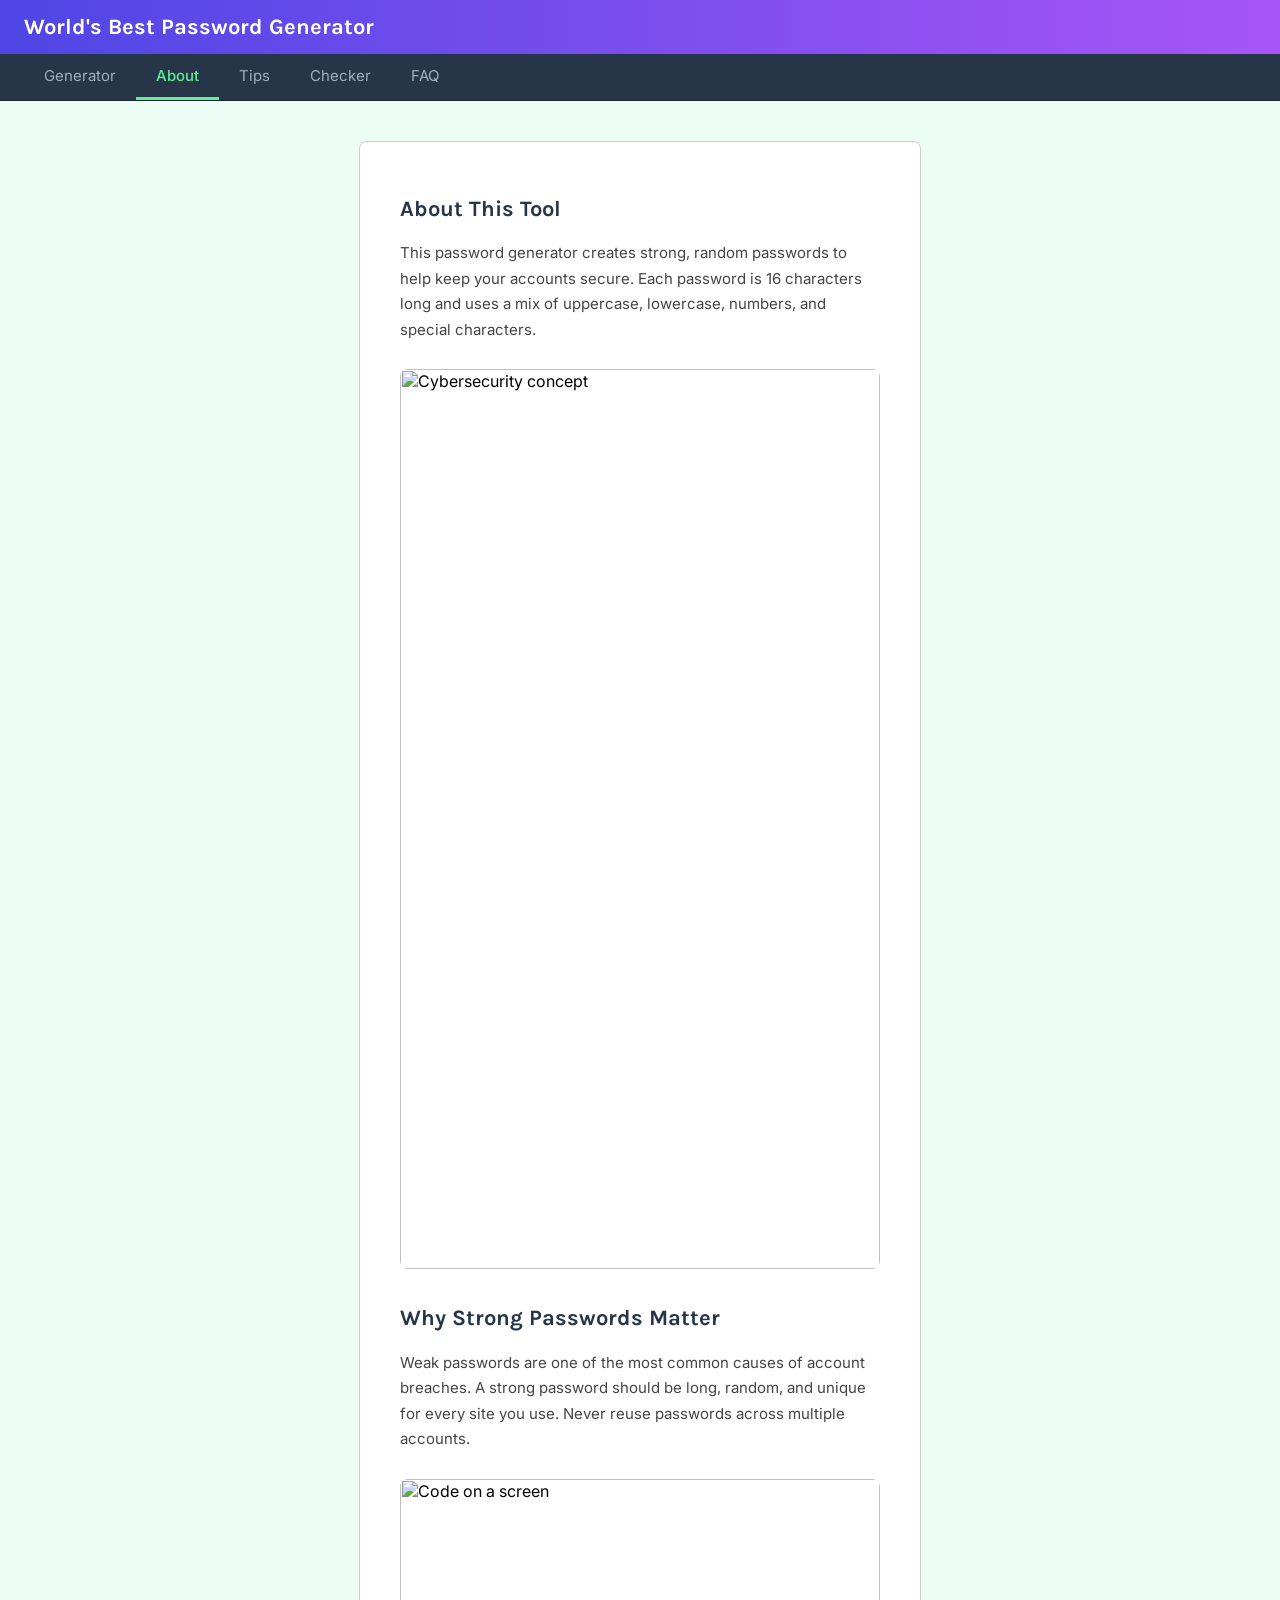
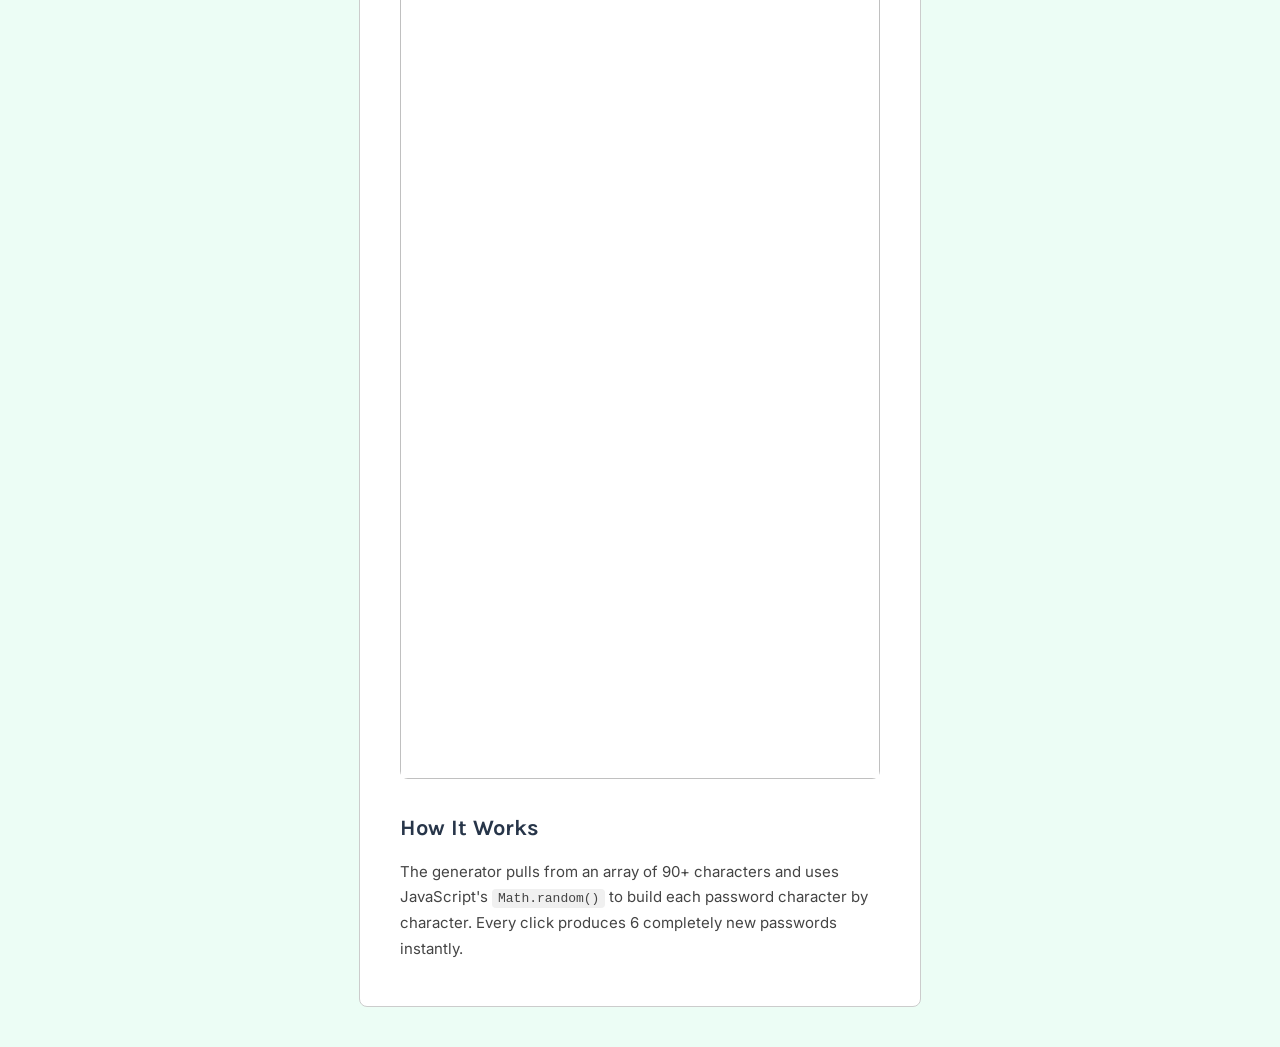
==== about.html @ 22274c3d "Update about.html" ====
<!-- Head -->
<html>
    <head>
        <meta name="viewport" content="width=device-width, initial-scale=1.0">
        <link rel="stylesheet" href="style.css">

        <!-- Fonts -->
        <link rel="preconnect" href="https://fonts.googleapis.com">
        <link rel="preconnect" href="https://fonts.gstatic.com" crossorigin>
        <link href="https://fonts.googleapis.com/css2?family=Happy+Monkey&family=Karla:wght@600;800&family=Orbitron&display=swap" rel="stylesheet">
        <link rel="preconnect" href="https://fonts.googleapis.com">
        <link rel="preconnect" href="https://fonts.gstatic.com" crossorigin>
        <link href="https://fonts.googleapis.com/css2?family=Happy+Monkey&family=Inter:wght@200;300&family=Karla:wght@600;800&family=Orbitron&display=swap" rel="stylesheet">
    </head>

    <!-- Body -->
    <body>

        <!-- Banner -->
        <div id="banner">
            <h1>World's Best Password Generator</h1>
        </div>

        <!-- Nav -->
        <nav id="navbar">
            <a href="index.html" class="nav-link">Generator</a>
            <a href="about.html" class="nav-link active">About</a>
            <a href="tips.html" class="nav-link">Tips</a>
            <a href="checker.html" class="nav-link">Checker</a>
            <a href="faq.html" class="nav-link">FAQ</a>
        </nav>

        <!-- Main Content -->
        <div id="wrapper">

            <h2>About This Tool</h2>
            <p>This password generator creates strong, random passwords to help keep your accounts secure. Each password is 16 characters long and uses a mix of uppercase, lowercase, numbers, and special characters.</p>

            <img src="https://images.unsplash.com/photo-1614064641938-3bbee52942c7?w=600" alt="Cybersecurity concept">

            <h2>Why Strong Passwords Matter</h2>
            <p>Weak passwords are one of the most common causes of account breaches. A strong password should be long, random, and unique for every site you use. Never reuse passwords across multiple accounts.</p>

            <img src="https://images.unsplash.com/photo-1555066931-4365d14bab8c?w=600" alt="Code on a screen">

            <h2>How It Works</h2>
            <p>The generator pulls from an array of 90+ characters and uses JavaScript's <code>Math.random()</code> to build each password character by character. Every click produces 6 completely new passwords instantly.</p>

        </div>

        <script src="script.js"></script>
    </body>
</html>
---- style.css ----
/* Body */
body {
    margin: 0;
    background-color: #ECFDF5;
    font-family: 'Inter', sans-serif;
}

/* Banner */
#banner{
    background: linear-gradient(to right, #4F46E5, #A855F7);
    padding: 14px 24px;
}

#banner h1{
    color: white;
    font-family: 'Karla', sans-serif;
    font-size: 22px;
    margin: 0;
}

/* Navbar */
#navbar {
    display: flex;
    background-color: #273549;
    padding: 0 24px;
    border-bottom: 1px solid #1a2535;
    flex-wrap: wrap;
}

.nav-link {
    font-family: 'Inter', sans-serif;
    font-size: 15px;
    color: #a0aec0;
    text-decoration: none;
    border-bottom: 3px solid transparent;
    padding: 12px 20px;
}

.nav-link.active {
    color: #5DEF92;
    border-bottom: 3px solid #5DEF92;
    font-weight: 500;
}

.nav-link:hover {
    color: white;
}

/* Tabs */
#tabs{
    display: flex;
    gap: 0;
    background-color: #273549;
    border-bottom: 1px solid #ddd;
    padding: 0 24px;
}

.tab{
    font-family: 'Inter', sans-serif;
    font-size: 15px;
    color: #a0aec0;
    background: none;
    border: none;
    border-bottom: 3px solid transparent;
    padding: 12px 20px;
    cursor: pointer;
    border-radius: 0;
}

.tab.active{
    color: #5DEF92;
    border-bottom: 3px solid #5DEF92;
    font-weight: 500;
}

/* Wrapper */
#wrapper{
    max-width: 480px;
    margin: 40px auto;
    background-color: white;
    border: 1px solid #ccc;
    border-radius: 8px;
    padding: 30px 40px;
}

/* Description */
#description{
    text-align: center;
    font-size: 16px;
    margin-bottom: 4px;
}

/* Arrow */
#arrow{
    text-align: center;
    font-size: 28px;
    color: #4F46E5;
    margin-bottom: 12px;
}

/* Button Container */
#button_container{
    display: flex;
    justify-content: center;
}

/* Generate Button */
#button_container button{
    font-family: 'Inter', sans-serif;
    color: #333;
    background-color: #e0e0e0;
    font-size: 18px;
    padding: 12px 40px;
    border: none;
    border-radius: 50px;
    cursor: pointer;
}

hr{
    margin: 20px 0;
}

/* Output Label */
#output_label{
    font-size: 14px;
    margin-bottom: 8px;
}

/* Password Output Container */
#container{
    display: flex;
    justify-content: space-between;
    gap: 10px;
}

.column{
    display: flex;
    flex-direction: column;
    gap: 10px;
    flex: 1;
}

/* Output Display */
.output_display{
    display: flex;
    align-items: center;
    background-color: white;
    border: 1px solid #ccc;
    padding: 6px 10px;
    margin: 0;
    border-radius: 4px;
    color: #273549;
    font-size: 13px;
    min-height: 30px;
}

/* About Tab */
#wrapper h2{
    color: #273549;
    font-family: 'Karla', sans-serif;
    font-size: 22px;
    margin-top: 24px;
}

#wrapper p{
    font-size: 15px;
    line-height: 1.7;
    color: #444;
}

#wrapper img{
    width: 100%;
    border-radius: 8px;
    margin: 12px 0;
}

#wrapper code{
    background-color: #f0f0f0;
    padding: 2px 6px;
    border-radius: 4px;
    font-size: 13px;
}

/* Easter Egg */
#easter_egg{
    display: none;
    position: fixed;
    bottom: 80px;
    left: 0;
    width: 100%;
    height: 120px;
    pointer-events: none;
    z-index: 999;
}

#skeleton{
    position: absolute;
    height: 120px;
    width: auto;
    animation: run_across 3s linear forwards;
}

@keyframes run_across {
    from { left: -150px; }
    to { left: 110%; }
}
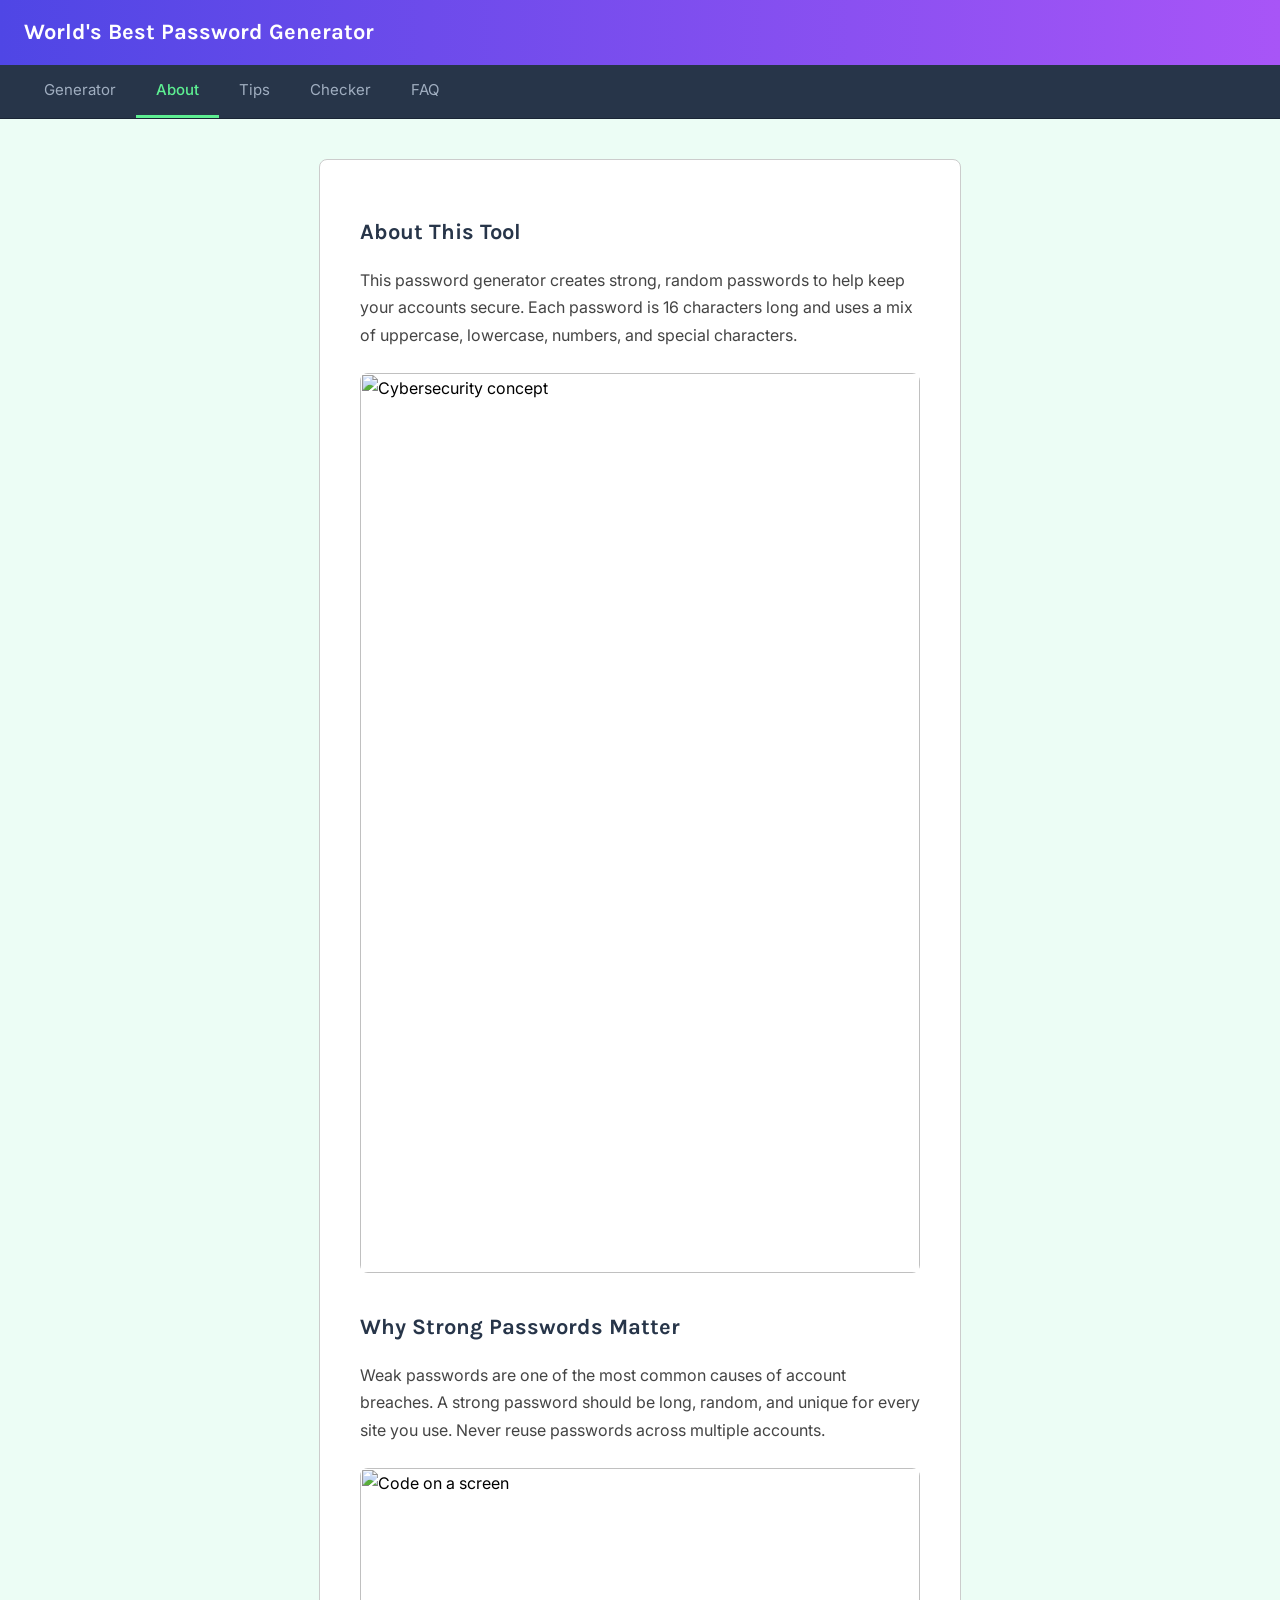
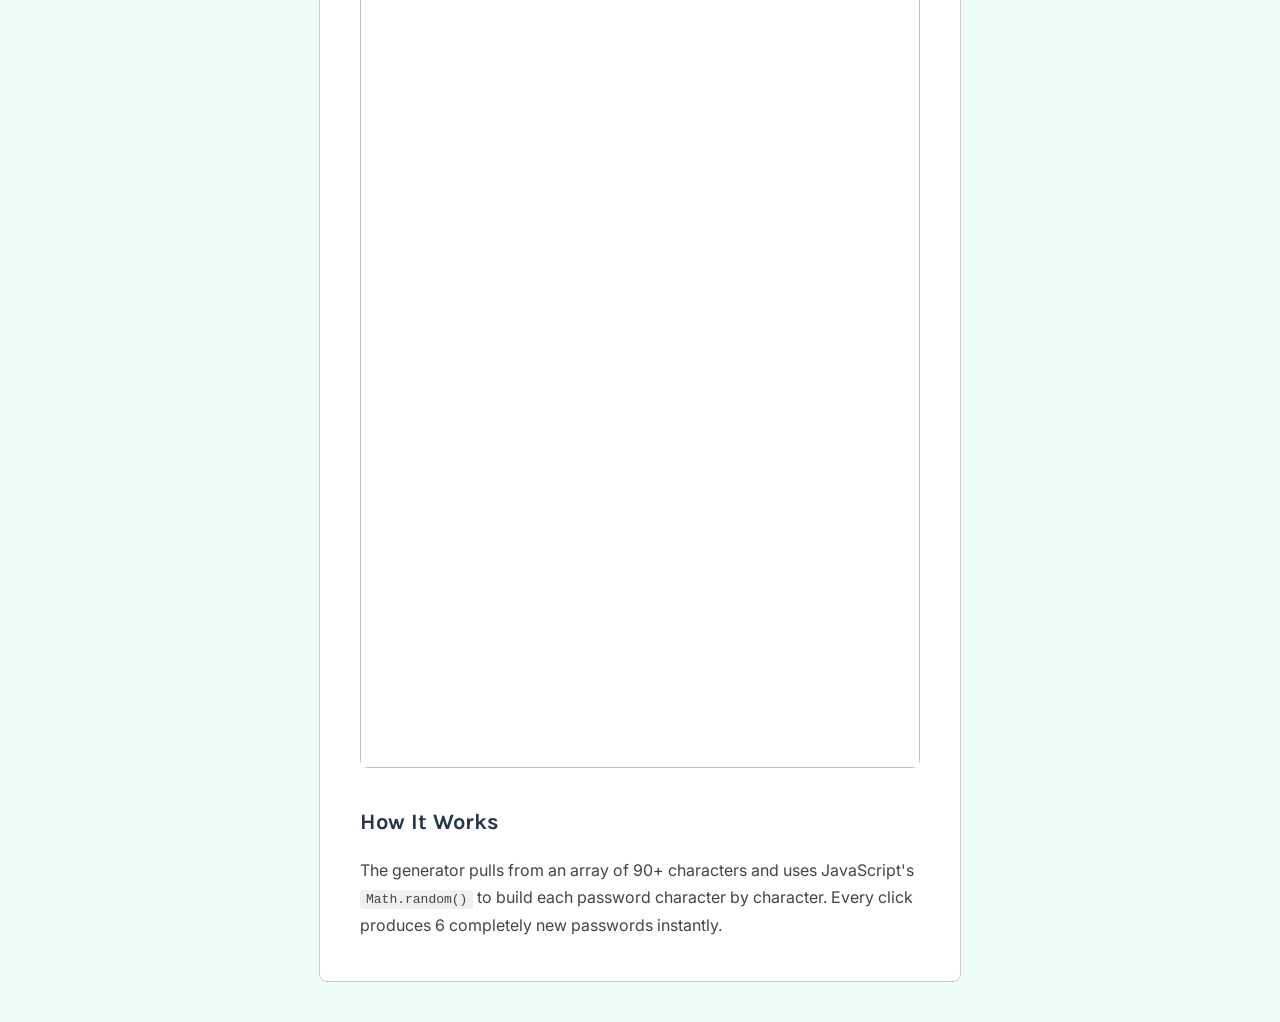
==== commit af06f046: "Update about.html" ====
--- a/about.html
+++ b/about.html
@@ -2,6 +2,7 @@
 <html>
     <head>
         <meta name="viewport" content="width=device-width, initial-scale=1.0">
+        <title>About - Password Generator</title>
         <link rel="stylesheet" href="style.css">
 
         <!-- Fonts -->
@@ -33,18 +34,18 @@
         <!-- Main Content -->
         <div id="wrapper">
 
-            <h2>About This Tool</h2>
-            <p>This password generator creates strong, random passwords to help keep your accounts secure. Each password is 16 characters long and uses a mix of uppercase, lowercase, numbers, and special characters.</p>
+            <h2 class="page-heading">About This Tool</h2>
+            <p class="page-text">This password generator creates strong, random passwords to help keep your accounts secure. Each password is 16 characters long and uses a mix of uppercase, lowercase, numbers, and special characters.</p>
 
-            <img src="https://images.unsplash.com/photo-1614064641938-3bbee52942c7?w=600" alt="Cybersecurity concept">
+            <img class="page-image" src="https://images.unsplash.com/photo-1614064641938-3bbee52942c7?w=600" alt="Cybersecurity concept">
 
-            <h2>Why Strong Passwords Matter</h2>
-            <p>Weak passwords are one of the most common causes of account breaches. A strong password should be long, random, and unique for every site you use. Never reuse passwords across multiple accounts.</p>
+            <h2 class="page-heading">Why Strong Passwords Matter</h2>
+            <p class="page-text">Weak passwords are one of the most common causes of account breaches. A strong password should be long, random, and unique for every site you use. Never reuse passwords across multiple accounts.</p>
 
-            <img src="https://images.unsplash.com/photo-1555066931-4365d14bab8c?w=600" alt="Code on a screen">
+            <img class="page-image" src="https://images.unsplash.com/photo-1555066931-4365d14bab8c?w=600" alt="Code on a screen">
 
-            <h2>How It Works</h2>
-            <p>The generator pulls from an array of 90+ characters and uses JavaScript's <code>Math.random()</code> to build each password character by character. Every click produces 6 completely new passwords instantly.</p>
+            <h2 class="page-heading">How It Works</h2>
+            <p class="page-text">The generator pulls from an array of 90+ characters and uses JavaScript's <code>Math.random()</code> to build each password character by character. Every click produces 6 completely new passwords instantly.</p>
 
         </div>
 
--- a/style.css
+++ b/style.css
@@ -3,15 +3,16 @@
     margin: 0;
     background-color: #ECFDF5;
     font-family: 'Inter', sans-serif;
+    line-height: 1.7;
 }
 
 /* Banner */
-#banner{
+#banner {
     background: linear-gradient(to right, #4F46E5, #A855F7);
     padding: 14px 24px;
 }
 
-#banner h1{
+#banner h1 {
     color: white;
     font-family: 'Karla', sans-serif;
     font-size: 22px;
@@ -46,36 +47,9 @@
     color: white;
 }
 
-/* Tabs */
-#tabs{
-    display: flex;
-    gap: 0;
-    background-color: #273549;
-    border-bottom: 1px solid #ddd;
-    padding: 0 24px;
-}
-
-.tab{
-    font-family: 'Inter', sans-serif;
-    font-size: 15px;
-    color: #a0aec0;
-    background: none;
-    border: none;
-    border-bottom: 3px solid transparent;
-    padding: 12px 20px;
-    cursor: pointer;
-    border-radius: 0;
-}
-
-.tab.active{
-    color: #5DEF92;
-    border-bottom: 3px solid #5DEF92;
-    font-weight: 500;
-}
-
 /* Wrapper */
-#wrapper{
-    max-width: 480px;
+#wrapper {
+    max-width: 560px;
     margin: 40px auto;
     background-color: white;
     border: 1px solid #ccc;
@@ -83,15 +57,45 @@
     padding: 30px 40px;
 }
 
+/* About page text */
+.page-heading {
+    color: #273549;
+    font-family: 'Karla', sans-serif;
+    font-size: 22px;
+    margin-top: 24px;
+    margin-bottom: 8px;
+}
+
+.page-text {
+    font-size: 16px;
+    line-height: 1.7;
+    color: #444;
+    margin-bottom: 12px;
+}
+
+.page-image {
+    width: 100%;
+    border-radius: 8px;
+    margin: 12px 0;
+}
+
+code {
+    background-color: #f0f0f0;
+    padding: 2px 6px;
+    border-radius: 4px;
+    font-size: 13px;
+}
+
 /* Description */
-#description{
+#description {
     text-align: center;
     font-size: 16px;
     margin-bottom: 4px;
+    color: #444;
 }
 
 /* Arrow */
-#arrow{
+#arrow {
     text-align: center;
     font-size: 28px;
     color: #4F46E5;
@@ -99,13 +103,13 @@
 }
 
 /* Button Container */
-#button_container{
+#button_container {
     display: flex;
     justify-content: center;
 }
 
 /* Generate Button */
-#button_container button{
+#button_container button {
     font-family: 'Inter', sans-serif;
     color: #333;
     background-color: #e0e0e0;
@@ -116,24 +120,25 @@
     cursor: pointer;
 }
 
-hr{
+hr {
     margin: 20px 0;
 }
 
 /* Output Label */
-#output_label{
+#output_label {
     font-size: 14px;
     margin-bottom: 8px;
+    color: #888;
 }
 
 /* Password Output Container */
-#container{
+#container {
     display: flex;
     justify-content: space-between;
     gap: 10px;
 }
 
-.column{
+.column {
     display: flex;
     flex-direction: column;
     gap: 10px;
@@ -141,7 +146,7 @@
 }
 
 /* Output Display */
-.output_display{
+.output_display {
     display: flex;
     align-items: center;
     background-color: white;
@@ -152,37 +157,11 @@
     color: #273549;
     font-size: 13px;
     min-height: 30px;
-}
-
-/* About Tab */
-#wrapper h2{
-    color: #273549;
-    font-family: 'Karla', sans-serif;
-    font-size: 22px;
-    margin-top: 24px;
-}
-
-#wrapper p{
-    font-size: 15px;
-    line-height: 1.7;
-    color: #444;
-}
-
-#wrapper img{
-    width: 100%;
-    border-radius: 8px;
-    margin: 12px 0;
-}
-
-#wrapper code{
-    background-color: #f0f0f0;
-    padding: 2px 6px;
-    border-radius: 4px;
-    font-size: 13px;
+    word-break: break-all;
 }
 
 /* Easter Egg */
-#easter_egg{
+#easter_egg {
     display: none;
     position: fixed;
     bottom: 80px;
@@ -193,7 +172,7 @@
     z-index: 999;
 }
 
-#skeleton{
+#skeleton {
     position: absolute;
     height: 120px;
     width: auto;
@@ -204,3 +183,28 @@
     from { left: -150px; }
     to { left: 110%; }
 }
+
+/* Mobile */
+@media (max-width: 600px) {
+    #wrapper {
+        margin: 16px;
+        padding: 20px;
+    }
+
+    #banner h1 {
+        font-size: 16px;
+    }
+
+    .nav-link {
+        font-size: 13px;
+        padding: 10px 12px;
+    }
+
+    #container {
+        flex-direction: column;
+    }
+
+    .output_display {
+        font-size: 11px;
+    }
+}
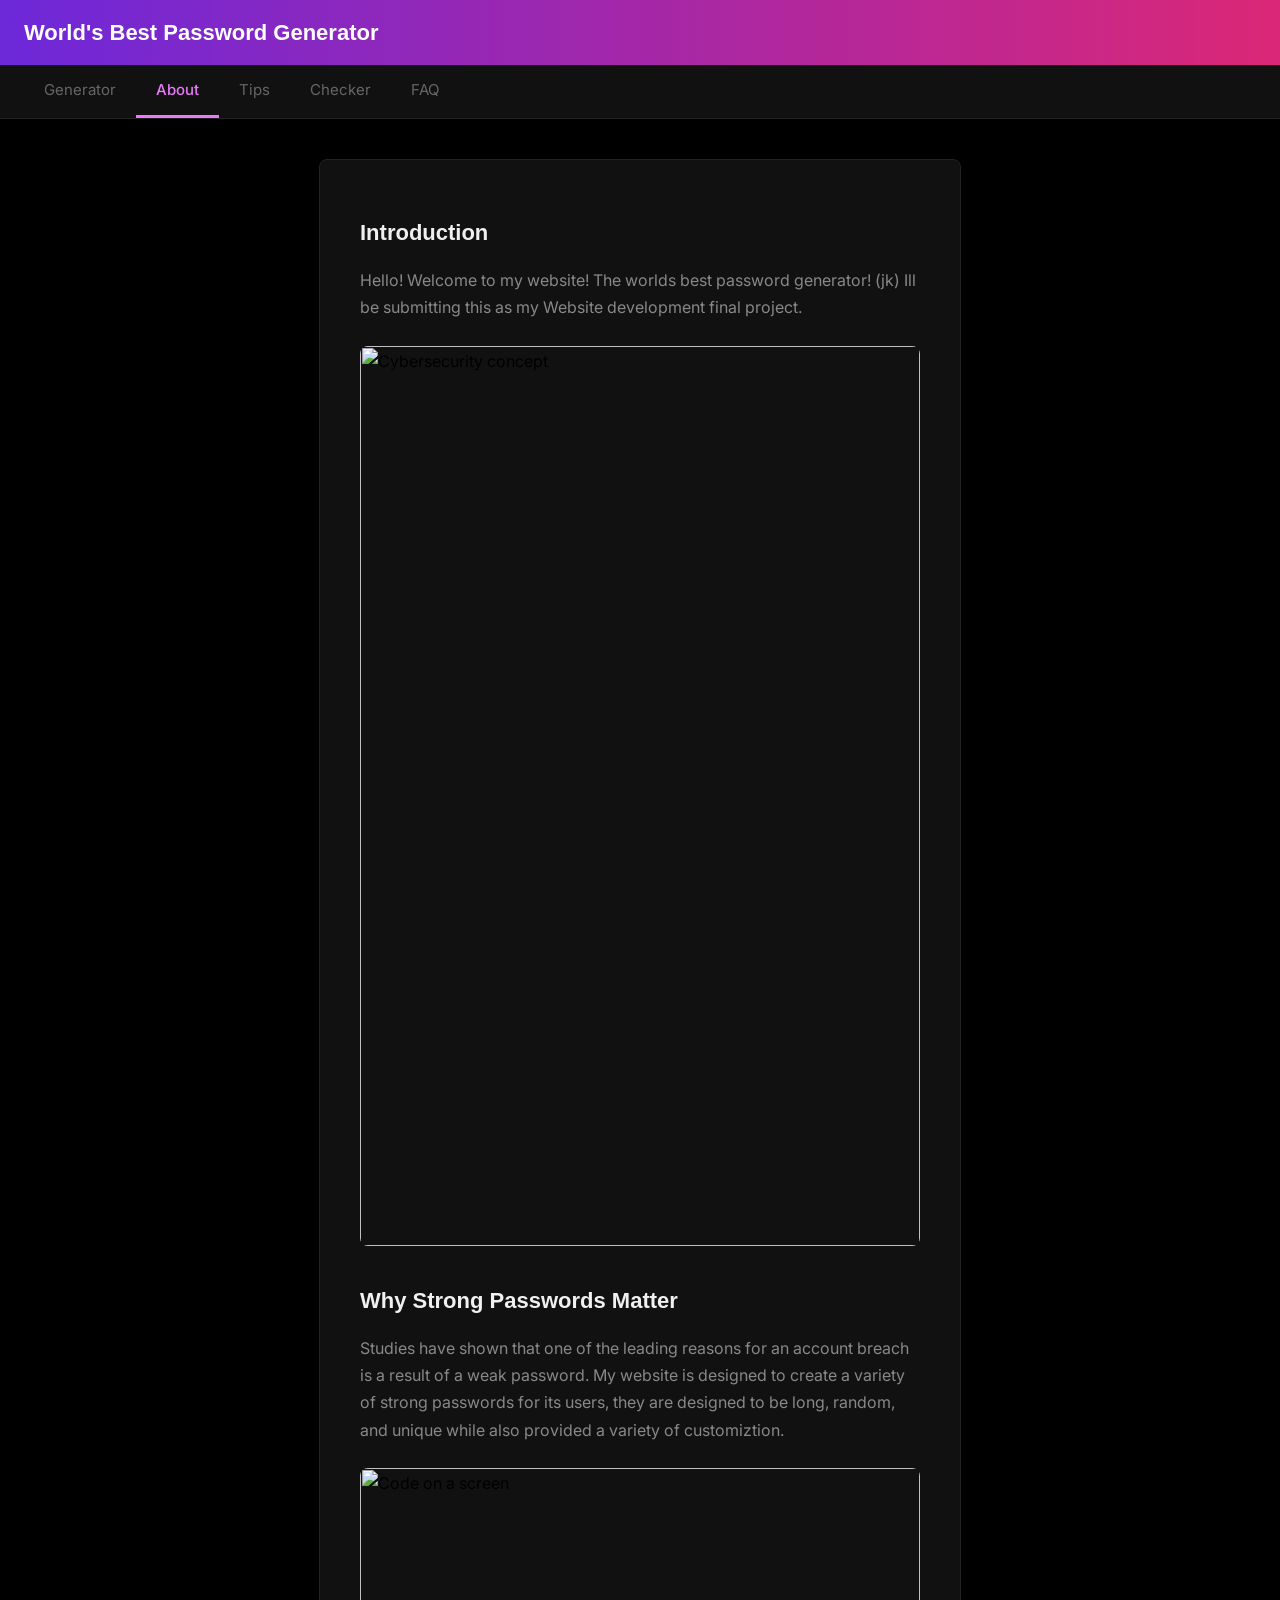
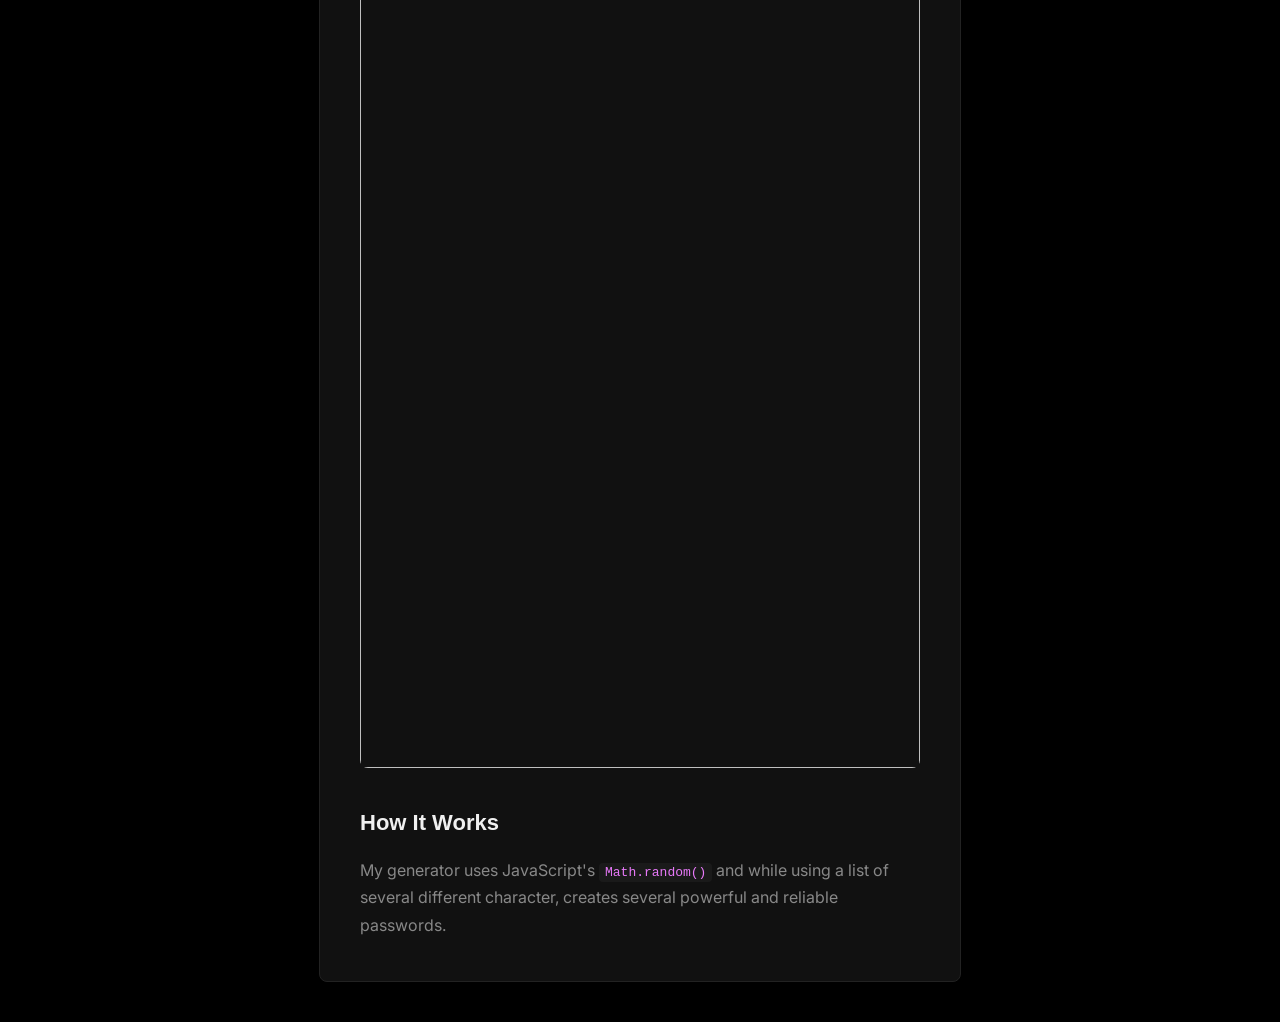
==== commit f1c67c7b: "Update about.html" ====
--- a/about.html
+++ b/about.html
@@ -34,18 +34,18 @@
         <!-- Main Content -->
         <div id="wrapper">
 
-            <h2 class="page-heading">About This Tool</h2>
-            <p class="page-text">This password generator creates strong, random passwords to help keep your accounts secure. Each password is 16 characters long and uses a mix of uppercase, lowercase, numbers, and special characters.</p>
+            <h2 class="page-heading">Introduction</h2>
+            <p class="page-text">Hello! Welcome to my website! The worlds best password generator! (jk) Ill be submitting this as my Website development final project.</p>
 
             <img class="page-image" src="https://images.unsplash.com/photo-1614064641938-3bbee52942c7?w=600" alt="Cybersecurity concept">
 
             <h2 class="page-heading">Why Strong Passwords Matter</h2>
-            <p class="page-text">Weak passwords are one of the most common causes of account breaches. A strong password should be long, random, and unique for every site you use. Never reuse passwords across multiple accounts.</p>
+            <p class="page-text">Studies have shown that one of the leading reasons for an account breach is a result of a weak password. My website is designed to create a variety of strong passwords for its users, they are designed to be long, random, and unique while also provided a variety of customiztion.</p>
 
             <img class="page-image" src="https://images.unsplash.com/photo-1555066931-4365d14bab8c?w=600" alt="Code on a screen">
 
             <h2 class="page-heading">How It Works</h2>
-            <p class="page-text">The generator pulls from an array of 90+ characters and uses JavaScript's <code>Math.random()</code> to build each password character by character. Every click produces 6 completely new passwords instantly.</p>
+            <p class="page-text">My generator uses JavaScript's <code>Math.random()</code> and while using a list of several different character, creates several powerful and reliable passwords.</p>
 
         </div>
 
--- a/style.css
+++ b/style.css
@@ -1,20 +1,20 @@
 /* Body */
 body {
     margin: 0;
-    background-color: #ECFDF5;
+    background-color: #000000;
     font-family: 'Inter', sans-serif;
     line-height: 1.7;
 }
 
 /* Banner */
 #banner {
-    background: linear-gradient(to right, #4F46E5, #A855F7);
+    background: linear-gradient(to right, #6d28d9, #db2777);
     padding: 14px 24px;
 }
 
 #banner h1 {
     color: white;
-    font-family: 'Karla', sans-serif;
+    font-family: 'Lucida Sans', sans-serif;
     font-size: 22px;
     margin: 0;
 }
@@ -22,24 +22,24 @@
 /* Navbar */
 #navbar {
     display: flex;
-    background-color: #273549;
+    background-color: #111111;
     padding: 0 24px;
-    border-bottom: 1px solid #1a2535;
+    border-bottom: 1px solid #222222;
     flex-wrap: wrap;
 }
 
 .nav-link {
     font-family: 'Inter', sans-serif;
     font-size: 15px;
-    color: #a0aec0;
+    color: #666666;
     text-decoration: none;
     border-bottom: 3px solid transparent;
     padding: 12px 20px;
 }
 
 .nav-link.active {
-    color: #5DEF92;
-    border-bottom: 3px solid #5DEF92;
+    color: #e879f9;
+    border-bottom: 3px solid #e879f9;
     font-weight: 500;
 }
 
@@ -51,16 +51,16 @@
 #wrapper {
     max-width: 560px;
     margin: 40px auto;
-    background-color: white;
-    border: 1px solid #ccc;
+    background-color: #111111;
+    border: 1px solid #222222;
     border-radius: 8px;
     padding: 30px 40px;
 }
 
 /* About page text */
 .page-heading {
-    color: #273549;
-    font-family: 'Karla', sans-serif;
+    color: #f0f0f0;
+    font-family: 'Lucida Sans', sans-serif;
     font-size: 22px;
     margin-top: 24px;
     margin-bottom: 8px;
@@ -69,7 +69,7 @@
 .page-text {
     font-size: 16px;
     line-height: 1.7;
-    color: #444;
+    color: #888888;
     margin-bottom: 12px;
 }
 
@@ -80,7 +80,8 @@
 }
 
 code {
-    background-color: #f0f0f0;
+    background-color: #1a1a1a;
+    color: #e879f9;
     padding: 2px 6px;
     border-radius: 4px;
     font-size: 13px;
@@ -91,14 +92,14 @@
     text-align: center;
     font-size: 16px;
     margin-bottom: 4px;
-    color: #444;
+    color: #888888;
 }
 
 /* Arrow */
 #arrow {
     text-align: center;
     font-size: 28px;
-    color: #4F46E5;
+    color: #db2777;
     margin-bottom: 12px;
 }
 
@@ -111,8 +112,8 @@
 /* Generate Button */
 #button_container button {
     font-family: 'Inter', sans-serif;
-    color: #333;
-    background-color: #e0e0e0;
+    color: white;
+    background: linear-gradient(to right, #6d28d9, #db2777);
     font-size: 18px;
     padding: 12px 40px;
     border: none;
@@ -120,15 +121,21 @@
     cursor: pointer;
 }
 
+#button_container button:hover {
+    opacity: 0.85;
+}
+
 hr {
     margin: 20px 0;
+    border: none;
+    border-top: 1px solid #222222;
 }
 
 /* Output Label */
 #output_label {
     font-size: 14px;
     margin-bottom: 8px;
-    color: #888;
+    color: #555555;
 }
 
 /* Password Output Container */
@@ -149,12 +156,12 @@
 .output_display {
     display: flex;
     align-items: center;
-    background-color: white;
-    border: 1px solid #ccc;
+    background-color: #1a1a1a;
+    border: 1px solid #333333;
     padding: 6px 10px;
     margin: 0;
     border-radius: 4px;
-    color: #273549;
+    color: #e879f9;
     font-size: 13px;
     min-height: 30px;
     word-break: break-all;
@@ -164,7 +171,7 @@
 #easter_egg {
     display: none;
     position: fixed;
-    bottom: 80px;
+    bottom: 65px;
     left: 0;
     width: 100%;
     height: 120px;
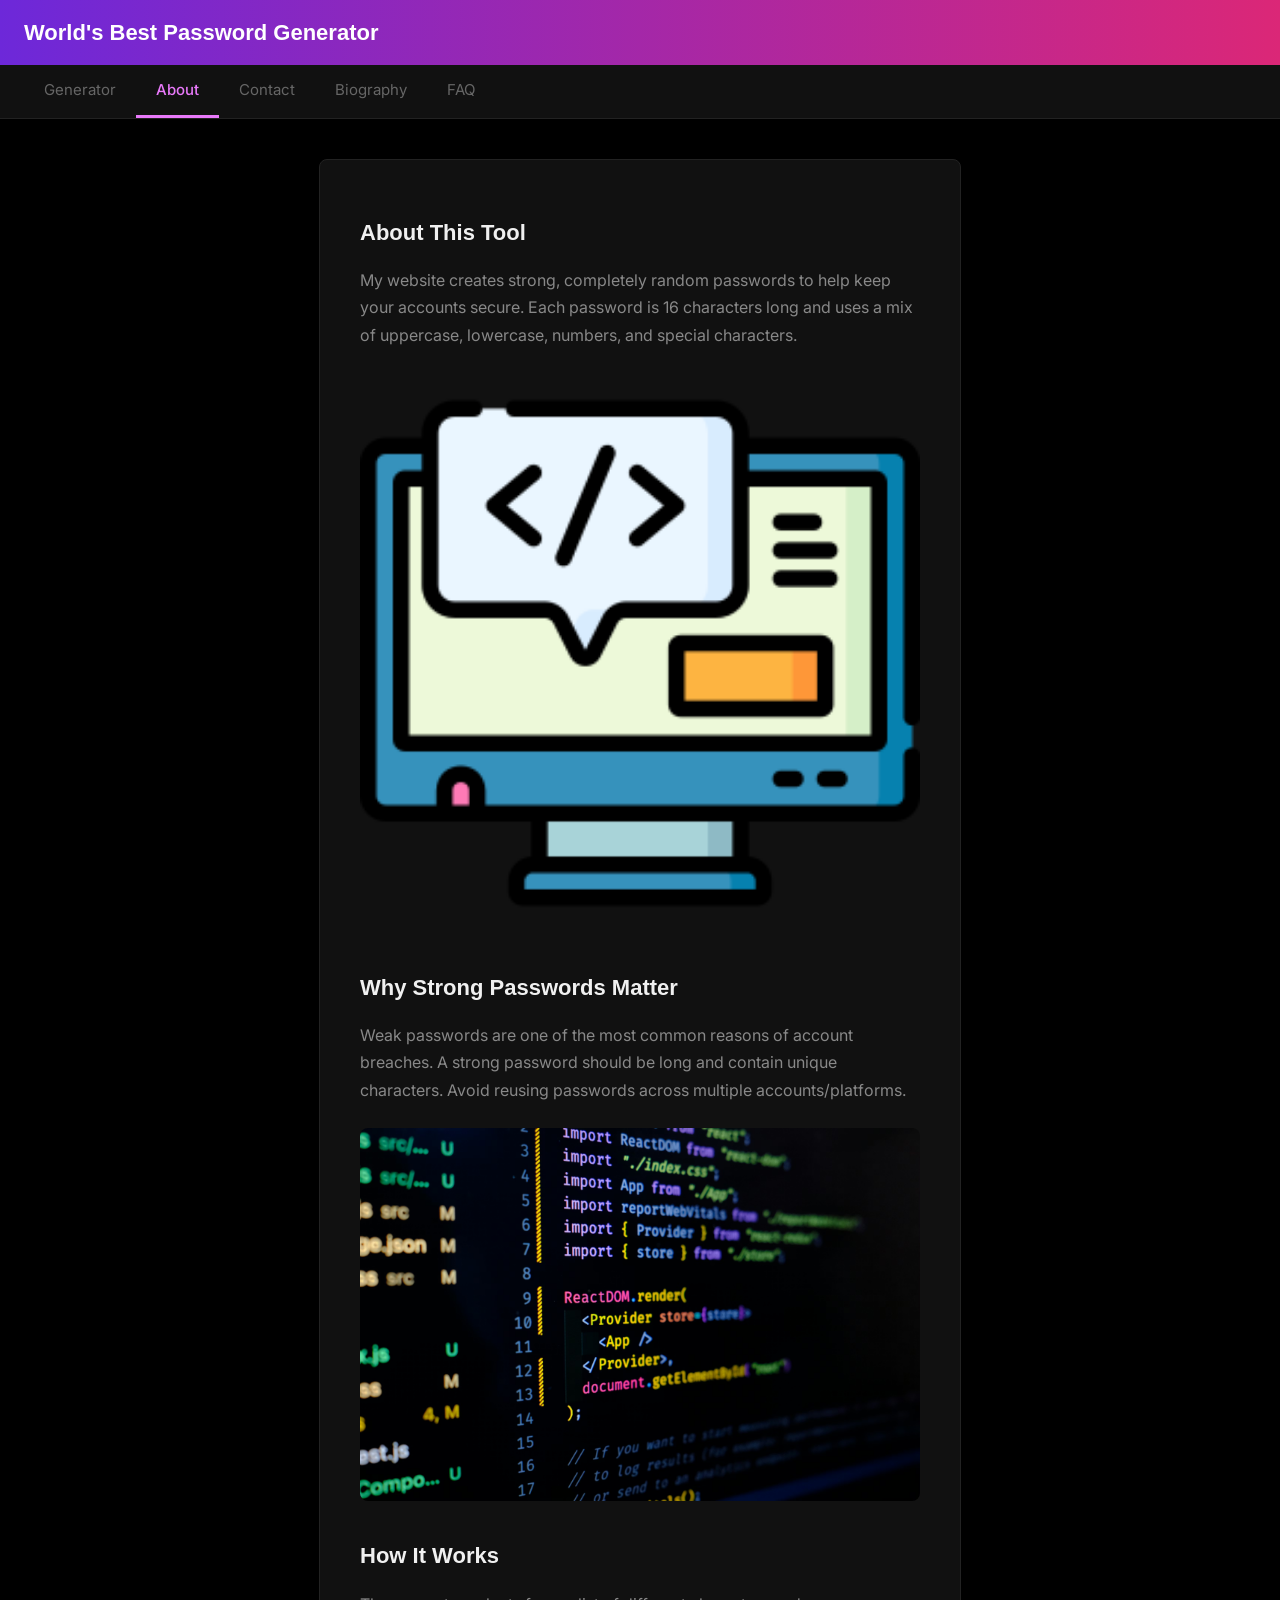
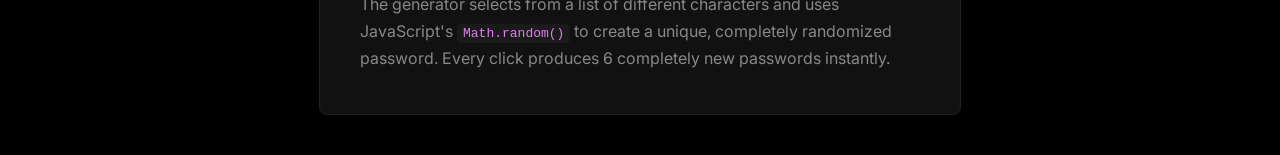
==== commit 5724d48a: "Add files via upload" ====
--- a/about.html
+++ b/about.html
@@ -14,9 +14,6 @@
         <link href="https://fonts.googleapis.com/css2?family=Happy+Monkey&family=Inter:wght@200;300&family=Karla:wght@600;800&family=Orbitron&display=swap" rel="stylesheet">
     </head>
 
-    <!-- Body -->
-    <body>
-
         <!-- Banner -->
         <div id="banner">
             <h1>World's Best Password Generator</h1>
@@ -26,26 +23,26 @@
         <nav id="navbar">
             <a href="index.html" class="nav-link">Generator</a>
             <a href="about.html" class="nav-link active">About</a>
-            <a href="tips.html" class="nav-link">Tips</a>
-            <a href="checker.html" class="nav-link">Checker</a>
+            <a href="contact.html" class="nav-link">Contact</a>
+            <a href="biography.html" class="nav-link">Biography</a>
             <a href="faq.html" class="nav-link">FAQ</a>
         </nav>
 
         <!-- Main Content -->
         <div id="wrapper">
 
-            <h2 class="page-heading">Introduction</h2>
-            <p class="page-text">Hello! Welcome to my website! The worlds best password generator! (jk) Ill be submitting this as my Website development final project.</p>
+            <h2 class="page-heading">About This Tool</h2>
+            <p class="page-text">My website creates strong, completely random passwords to help keep your accounts secure. Each password is 16 characters long and uses a mix of uppercase, lowercase, numbers, and special characters.</p>
 
-            <img class="page-image" src="https://images.unsplash.com/photo-1614064641938-3bbee52942c7?w=600" alt="Cybersecurity concept">
+            <img class="page-image" src="8083244.png" alt="Computer with code icon">
 
             <h2 class="page-heading">Why Strong Passwords Matter</h2>
-            <p class="page-text">Studies have shown that one of the leading reasons for an account breach is a result of a weak password. My website is designed to create a variety of strong passwords for its users, they are designed to be long, random, and unique while also provided a variety of customiztion.</p>
+            <p class="page-text">Weak passwords are one of the most common reasons of account breaches. A strong password should be long and contain unique characters. Avoid reusing passwords across multiple accounts/platforms.</p>
 
-            <img class="page-image" src="https://images.unsplash.com/photo-1555066931-4365d14bab8c?w=600" alt="Code on a screen">
+            <img class="page-image" src="photo-1670057037226-b3d65909424f.avif" alt="Code on a screen">
 
             <h2 class="page-heading">How It Works</h2>
-            <p class="page-text">My generator uses JavaScript's <code>Math.random()</code> and while using a list of several different character, creates several powerful and reliable passwords.</p>
+            <p class="page-text">The generator selects from a list of different characters and uses JavaScript's <code>Math.random()</code> to create a unique, completely randomized password. Every click produces 6 completely new passwords instantly.</p>
 
         </div>
 
--- a/style.css
+++ b/style.css
@@ -57,7 +57,7 @@
     padding: 30px 40px;
 }
 
-/* About page text */
+/* Page Headings */
 .page-heading {
     color: #f0f0f0;
     font-family: 'Lucida Sans', sans-serif;
@@ -66,6 +66,16 @@
     margin-bottom: 8px;
 }
 
+/* Page Subheading */
+.page-subheading {
+    color: #ffffff;
+    font-family: 'Lucida Sans', sans-serif;
+    font-size: 17px;
+    margin-top: 20px;
+    margin-bottom: 4px;
+}
+
+/* Page Text */
 .page-text {
     font-size: 16px;
     line-height: 1.7;
@@ -73,12 +83,35 @@
     margin-bottom: 12px;
 }
 
+/* Page Images */
 .page-image {
     width: 100%;
     border-radius: 8px;
     margin: 12px 0;
 }
 
+/* Page List */
+.page-list {
+    font-size: 16px;
+    line-height: 1.7;
+    color: #888888;
+    padding-left: 24px;
+    margin-bottom: 12px;
+}
+
+.page-list li {
+    margin-bottom: 6px;
+}
+
+.page-list a {
+    color: #e879f9;
+}
+
+.page-list a:hover {
+    color: white;
+}
+
+/* Code */
 code {
     background-color: #1a1a1a;
     color: #e879f9;
@@ -125,6 +158,7 @@
     opacity: 0.85;
 }
 
+/* HR */
 hr {
     margin: 20px 0;
     border: none;
@@ -145,6 +179,7 @@
     gap: 10px;
 }
 
+/* Column */
 .column {
     display: flex;
     flex-direction: column;
@@ -167,11 +202,70 @@
     word-break: break-all;
 }
 
+/* Contact Form */
+#contact_form {
+    display: flex;
+    flex-direction: column;
+    gap: 10px;
+    margin-top: 16px;
+}
+
+#contact_form label {
+    font-size: 15px;
+    color: #f0f0f0;
+    font-weight: 500;
+}
+
+#contact_form input,
+#contact_form textarea {
+    font-family: 'Inter', sans-serif;
+    font-size: 15px;
+    padding: 10px 14px;
+    border: 1px solid #333333;
+    border-radius: 6px;
+    background-color: #1a1a1a;
+    color: #f0f0f0;
+    width: 100%;
+    box-sizing: border-box;
+}
+
+#contact_form button {
+    font-family: 'Inter', sans-serif;
+    color: white;
+    background: linear-gradient(to right, #6d28d9, #db2777);
+    border: none;
+    border-radius: 6px;
+    padding: 10px;
+    font-size: 15px;
+    cursor: pointer;
+    width: 100%;
+}
+
+#contact_form button:hover {
+    opacity: 0.85;
+}
+
+/* Form Result */
+#form_result {
+    margin-top: 16px;
+    font-size: 15px;
+    font-weight: 500;
+    padding: 12px;
+    border-radius: 6px;
+    display: none;
+}
+
+.form_success {
+    background-color: #1a1a2e;
+    color: #e879f9;
+    display: block !important;
+}
+
 /* Easter Egg */
 #easter_egg {
     display: none;
     position: fixed;
-    bottom: 65px;
+    bottom: 20px;
     left: 0;
     width: 100%;
     height: 120px;
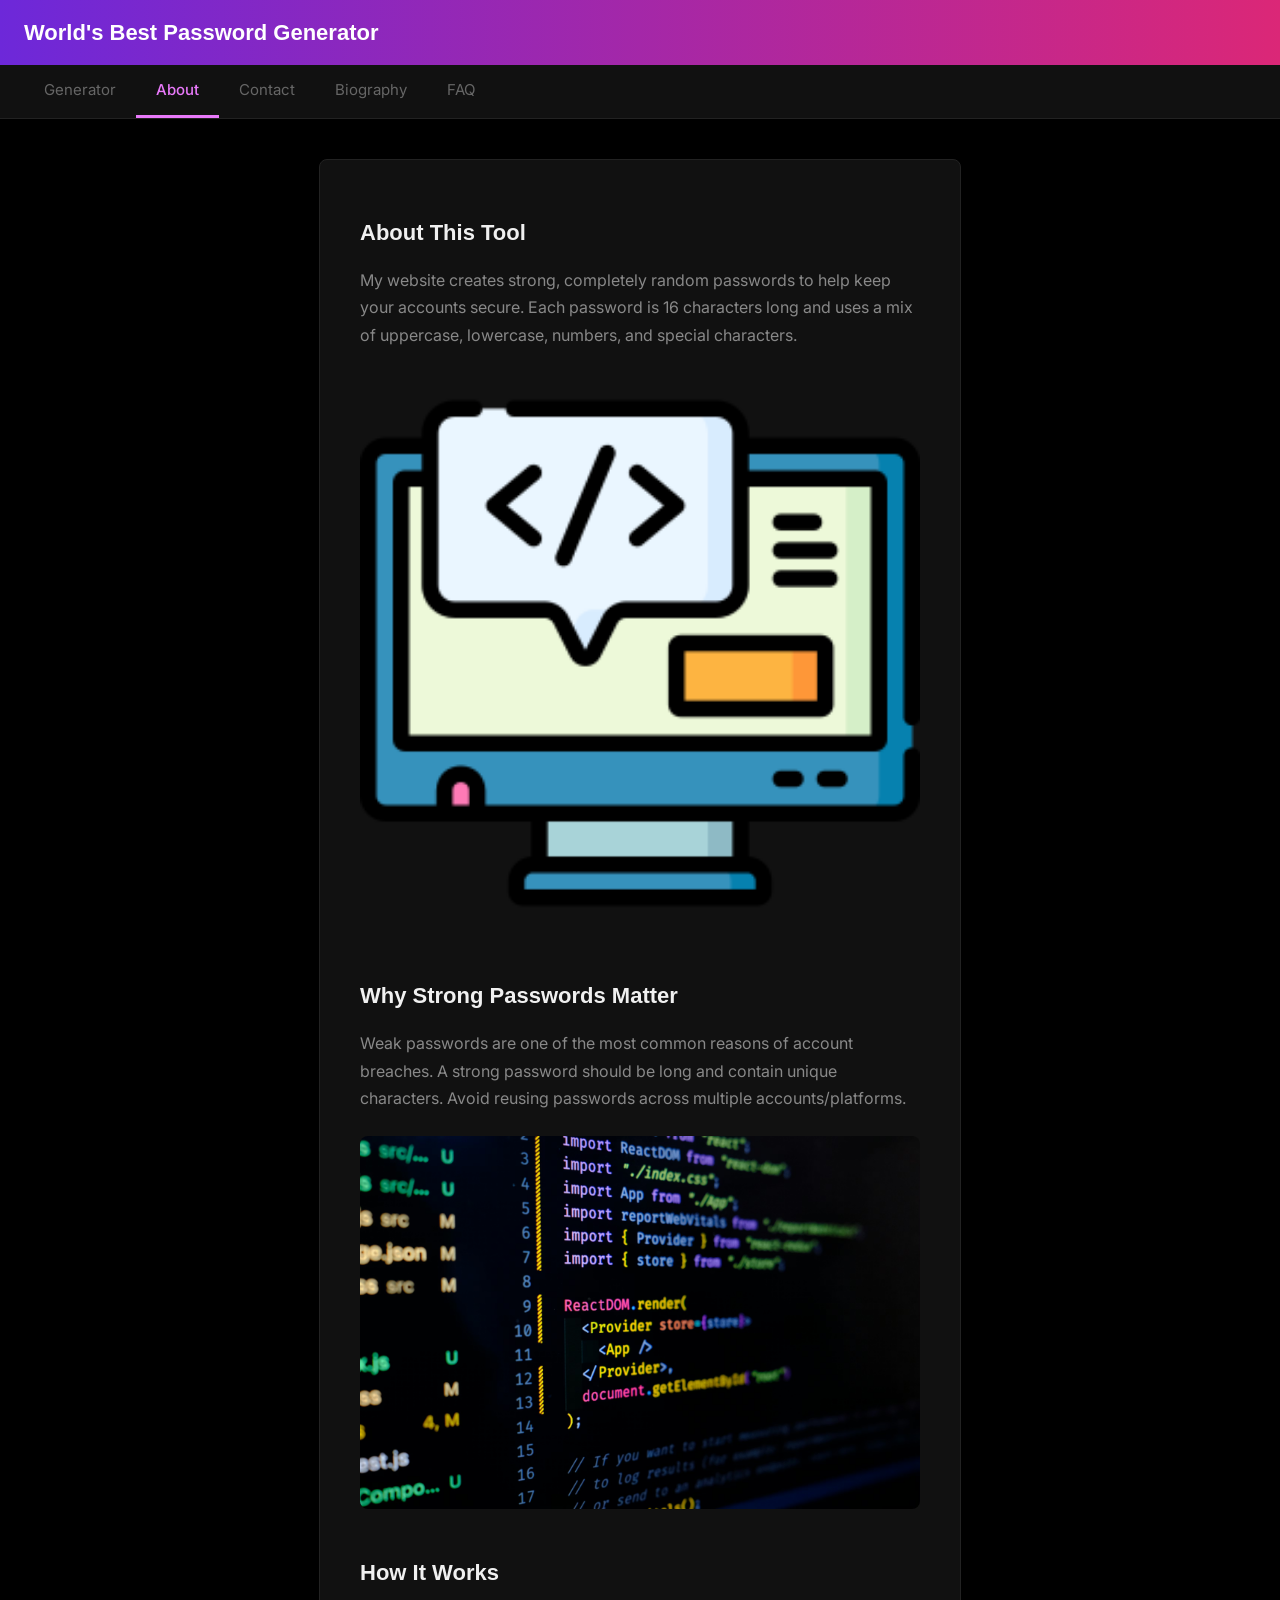
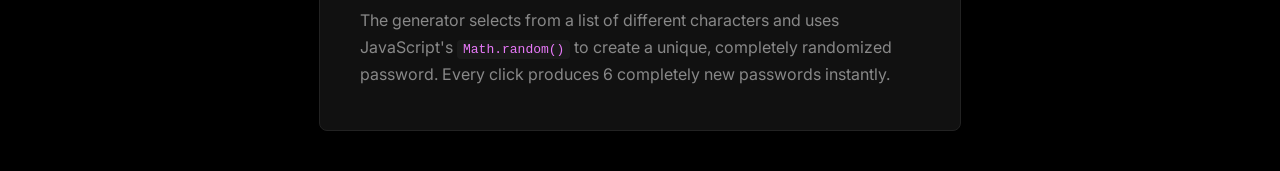
==== commit bd09cf00: "Add doctype and meta description to about.html Added a doctype declaration and a meta description ta" ====
--- a/about.html
+++ b/about.html
@@ -1,7 +1,8 @@
-<!-- Head -->
+<!DOCTYPE html>
 <html>
     <head>
         <meta name="viewport" content="width=device-width, initial-scale=1.0">
+        <meta name="description" content="Learn how the World's Best Password Generator works and why strong passwords are essential for keeping your accounts secure.">
         <title>About - Password Generator</title>
         <link rel="stylesheet" href="style.css">
 
@@ -13,7 +14,7 @@
         <link rel="preconnect" href="https://fonts.gstatic.com" crossorigin>
         <link href="https://fonts.googleapis.com/css2?family=Happy+Monkey&family=Inter:wght@200;300&family=Karla:wght@600;800&family=Orbitron&display=swap" rel="stylesheet">
     </head>
-
+    <body>
         <!-- Banner -->
         <div id="banner">
             <h1>World's Best Password Generator</h1>
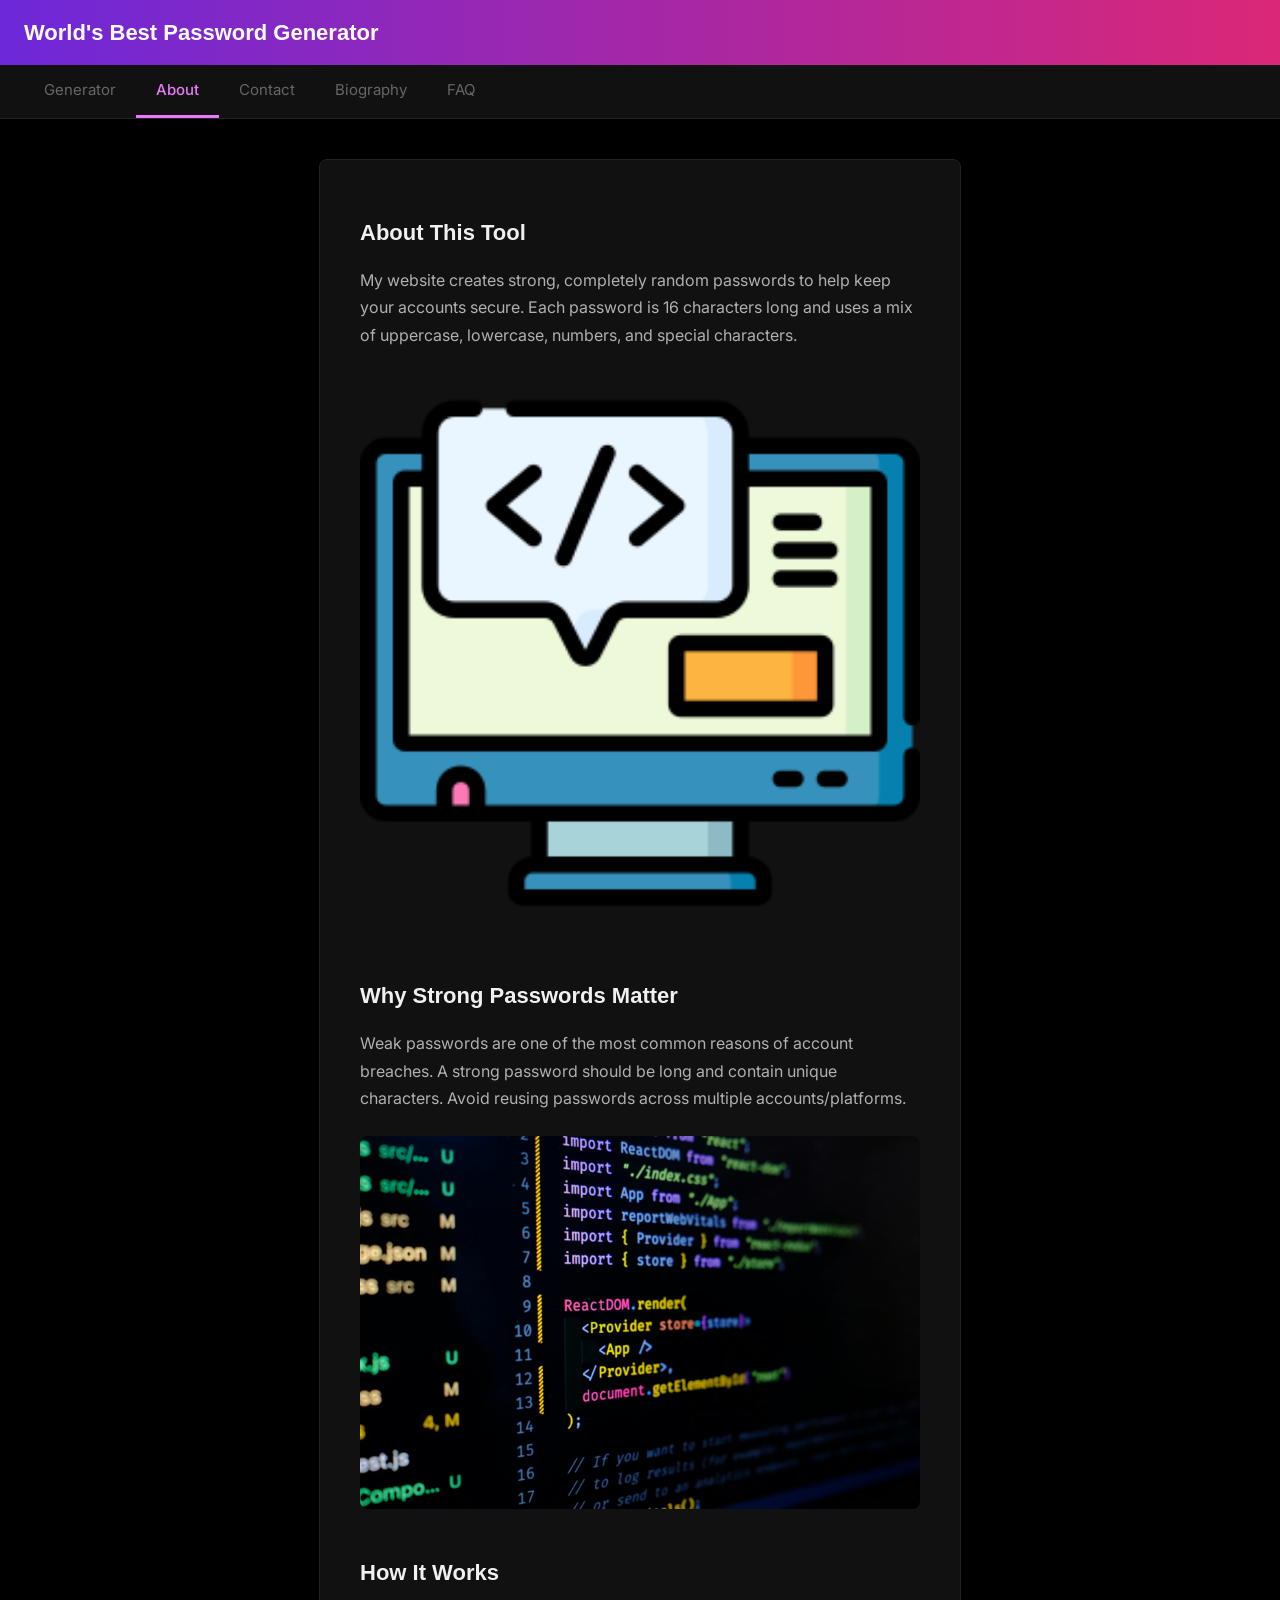
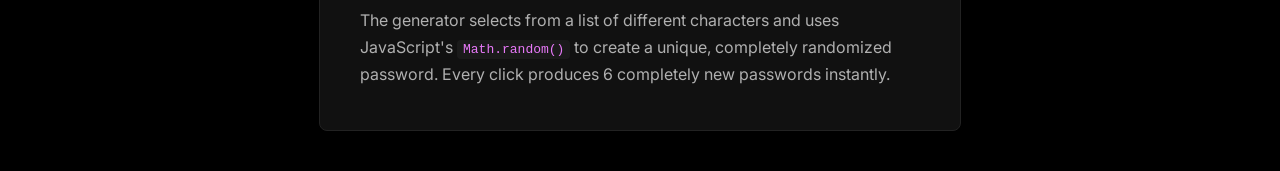
==== commit f44f4fba: "Update image sources in about.html" ====
--- a/about.html
+++ b/about.html
@@ -35,12 +35,12 @@
             <h2 class="page-heading">About This Tool</h2>
             <p class="page-text">My website creates strong, completely random passwords to help keep your accounts secure. Each password is 16 characters long and uses a mix of uppercase, lowercase, numbers, and special characters.</p>
 
-            <img class="page-image" src="8083244.png" alt="Computer with code icon">
+            <img class="page-image" src="code-icon.png" alt="Computer with code icon">
 
             <h2 class="page-heading">Why Strong Passwords Matter</h2>
             <p class="page-text">Weak passwords are one of the most common reasons of account breaches. A strong password should be long and contain unique characters. Avoid reusing passwords across multiple accounts/platforms.</p>
 
-            <img class="page-image" src="photo-1670057037226-b3d65909424f.avif" alt="Code on a screen">
+            <img class="page-image" src="password-security.avif" alt="Code on a screen">
 
             <h2 class="page-heading">How It Works</h2>
             <p class="page-text">The generator selects from a list of different characters and uses JavaScript's <code>Math.random()</code> to create a unique, completely randomized password. Every click produces 6 completely new passwords instantly.</p>
--- a/style.css
+++ b/style.css
@@ -1,4 +1,3 @@
-/* Body */
 body {
     margin: 0;
     background-color: #000000;
@@ -6,7 +5,6 @@
     line-height: 1.7;
 }
 
-/* Banner */
 #banner {
     background: linear-gradient(to right, #6d28d9, #db2777);
     padding: 14px 24px;
@@ -19,7 +17,6 @@
     margin: 0;
 }
 
-/* Navbar */
 #navbar {
     display: flex;
     background-color: #111111;
@@ -47,7 +44,6 @@
     color: white;
 }
 
-/* Wrapper */
 #wrapper {
     max-width: 560px;
     margin: 40px auto;
@@ -57,7 +53,6 @@
     padding: 30px 40px;
 }
 
-/* Page Headings */
 .page-heading {
     color: #f0f0f0;
     font-family: 'Lucida Sans', sans-serif;
@@ -66,7 +61,6 @@
     margin-bottom: 8px;
 }
 
-/* Page Subheading */
 .page-subheading {
     color: #ffffff;
     font-family: 'Lucida Sans', sans-serif;
@@ -75,26 +69,23 @@
     margin-bottom: 4px;
 }
 
-/* Page Text */
 .page-text {
     font-size: 16px;
     line-height: 1.7;
-    color: #888888;
+    color: #b0b0b0;
     margin-bottom: 12px;
 }
 
-/* Page Images */
 .page-image {
     width: 100%;
     border-radius: 8px;
     margin: 12px 0;
 }
 
-/* Page List */
 .page-list {
     font-size: 16px;
     line-height: 1.7;
-    color: #888888;
+    color: #b0b0b0;
     padding-left: 24px;
     margin-bottom: 12px;
 }
@@ -111,7 +102,6 @@
     color: white;
 }
 
-/* Code */
 code {
     background-color: #1a1a1a;
     color: #e879f9;
@@ -120,15 +110,13 @@
     font-size: 13px;
 }
 
-/* Description */
 #description {
     text-align: center;
     font-size: 16px;
     margin-bottom: 4px;
-    color: #888888;
-}
-
-/* Arrow */
+    color: #b0b0b0;
+}
+
 #arrow {
     text-align: center;
     font-size: 28px;
@@ -136,13 +124,11 @@
     margin-bottom: 12px;
 }
 
-/* Button Container */
 #button_container {
     display: flex;
     justify-content: center;
 }
 
-/* Generate Button */
 #button_container button {
     font-family: 'Inter', sans-serif;
     color: white;
@@ -158,28 +144,24 @@
     opacity: 0.85;
 }
 
-/* HR */
 hr {
     margin: 20px 0;
     border: none;
     border-top: 1px solid #222222;
 }
 
-/* Output Label */
 #output_label {
     font-size: 14px;
     margin-bottom: 8px;
-    color: #555555;
-}
-
-/* Password Output Container */
+    color: #999999;
+}
+
 #container {
     display: flex;
     justify-content: space-between;
     gap: 10px;
 }
 
-/* Column */
 .column {
     display: flex;
     flex-direction: column;
@@ -187,7 +169,6 @@
     flex: 1;
 }
 
-/* Output Display */
 .output_display {
     display: flex;
     align-items: center;
@@ -202,7 +183,6 @@
     word-break: break-all;
 }
 
-/* Contact Form */
 #contact_form {
     display: flex;
     flex-direction: column;
@@ -245,7 +225,6 @@
     opacity: 0.85;
 }
 
-/* Form Result */
 #form_result {
     margin-top: 16px;
     font-size: 15px;
@@ -261,7 +240,6 @@
     display: block !important;
 }
 
-/* Easter Egg */
 #easter_egg {
     display: none;
     position: fixed;
@@ -285,7 +263,6 @@
     to { left: 110%; }
 }
 
-/* Mobile */
 @media (max-width: 600px) {
     #wrapper {
         margin: 16px;
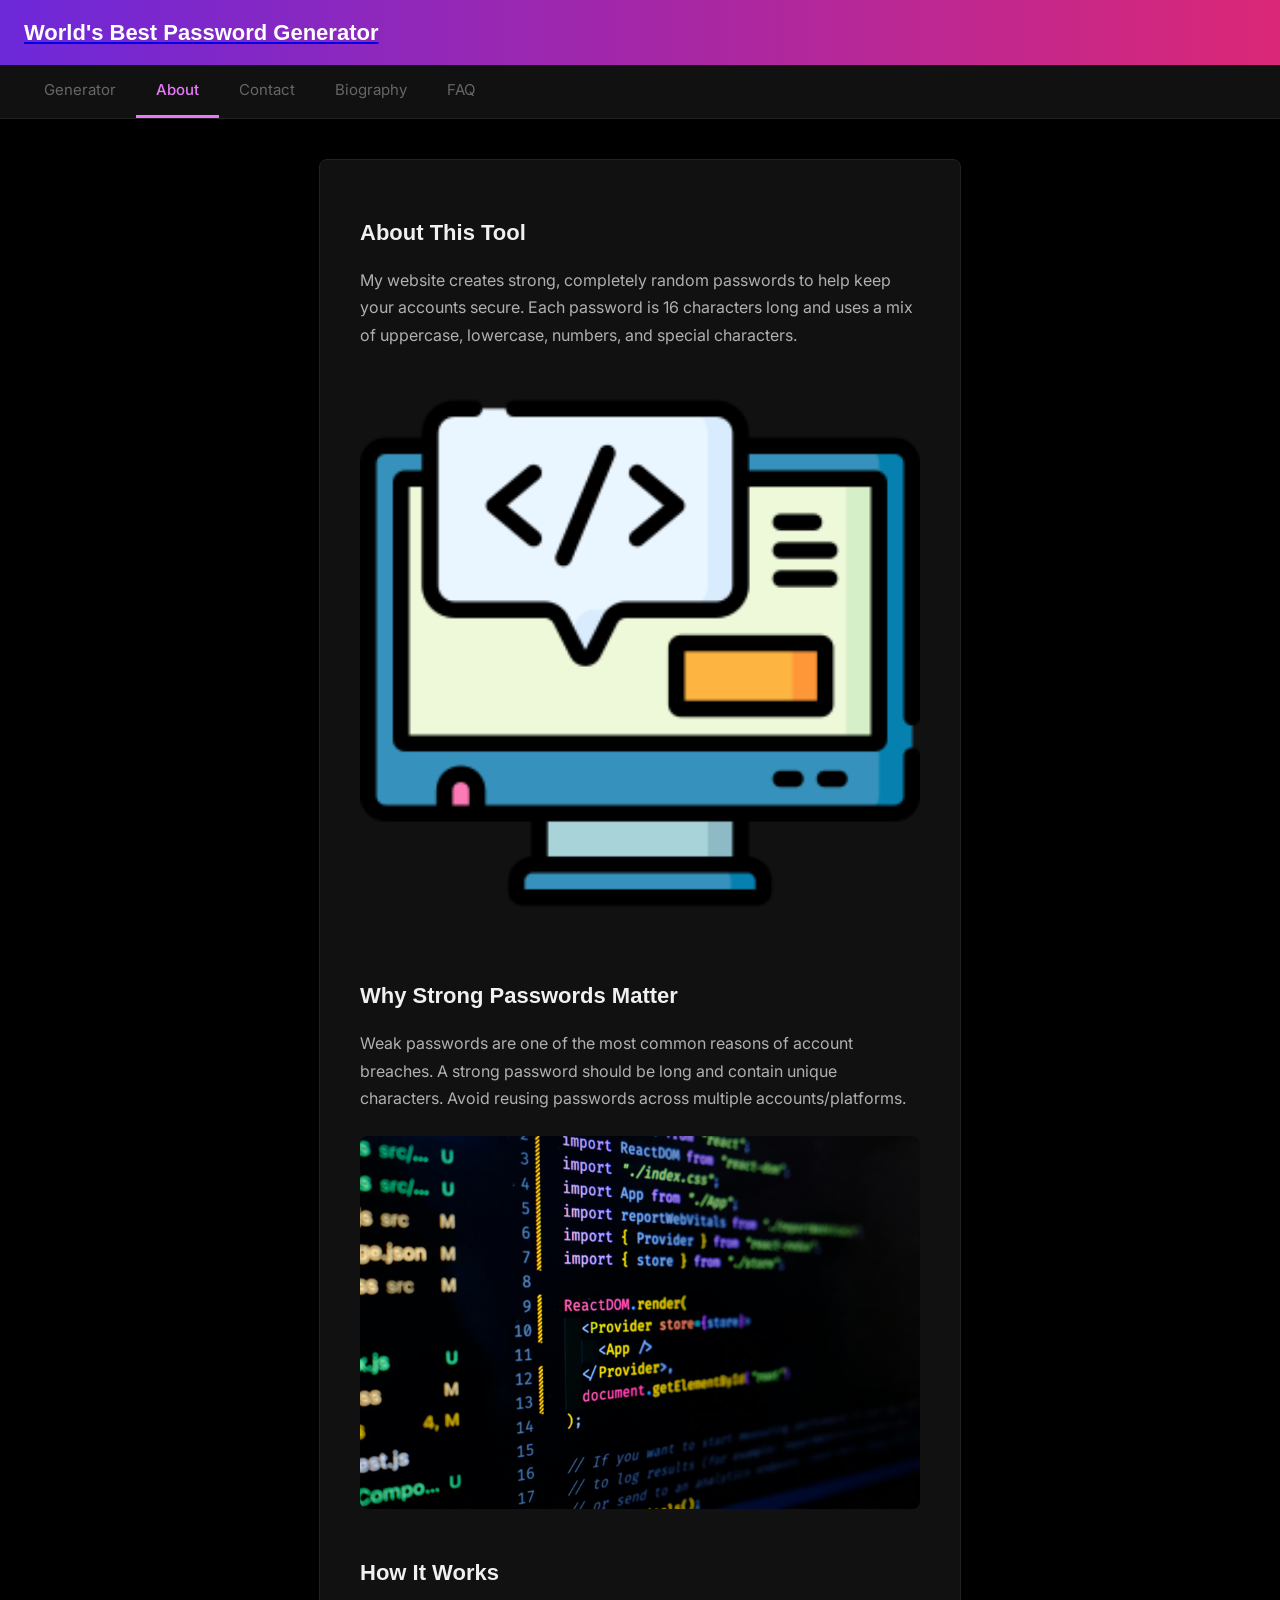
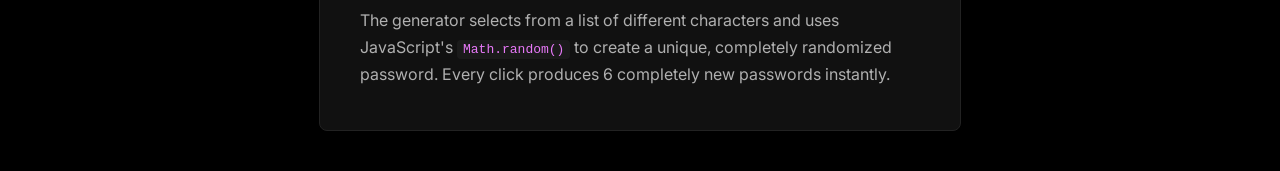
==== commit 6a1adf21: "Update images and link in about.html" ====
--- a/about.html
+++ b/about.html
@@ -17,7 +17,7 @@
     <body>
         <!-- Banner -->
         <div id="banner">
-            <h1>World's Best Password Generator</h1>
+            <a href="index.html"><h1>World's Best Password Generator</h1></a>
         </div>
 
         <!-- Nav -->
@@ -35,12 +35,12 @@
             <h2 class="page-heading">About This Tool</h2>
             <p class="page-text">My website creates strong, completely random passwords to help keep your accounts secure. Each password is 16 characters long and uses a mix of uppercase, lowercase, numbers, and special characters.</p>
 
-            <img class="page-image" src="code-icon.png" alt="Computer with code icon">
+            <img class="page-image" src="8083244.png" alt="Computer with code icon">
 
             <h2 class="page-heading">Why Strong Passwords Matter</h2>
             <p class="page-text">Weak passwords are one of the most common reasons of account breaches. A strong password should be long and contain unique characters. Avoid reusing passwords across multiple accounts/platforms.</p>
 
-            <img class="page-image" src="password-security.avif" alt="Code on a screen">
+            <img class="page-image" src="photo-1670057037226-b3d65909424f.avif" alt="Code on a screen">
 
             <h2 class="page-heading">How It Works</h2>
             <p class="page-text">The generator selects from a list of different characters and uses JavaScript's <code>Math.random()</code> to create a unique, completely randomized password. Every click produces 6 completely new passwords instantly.</p>
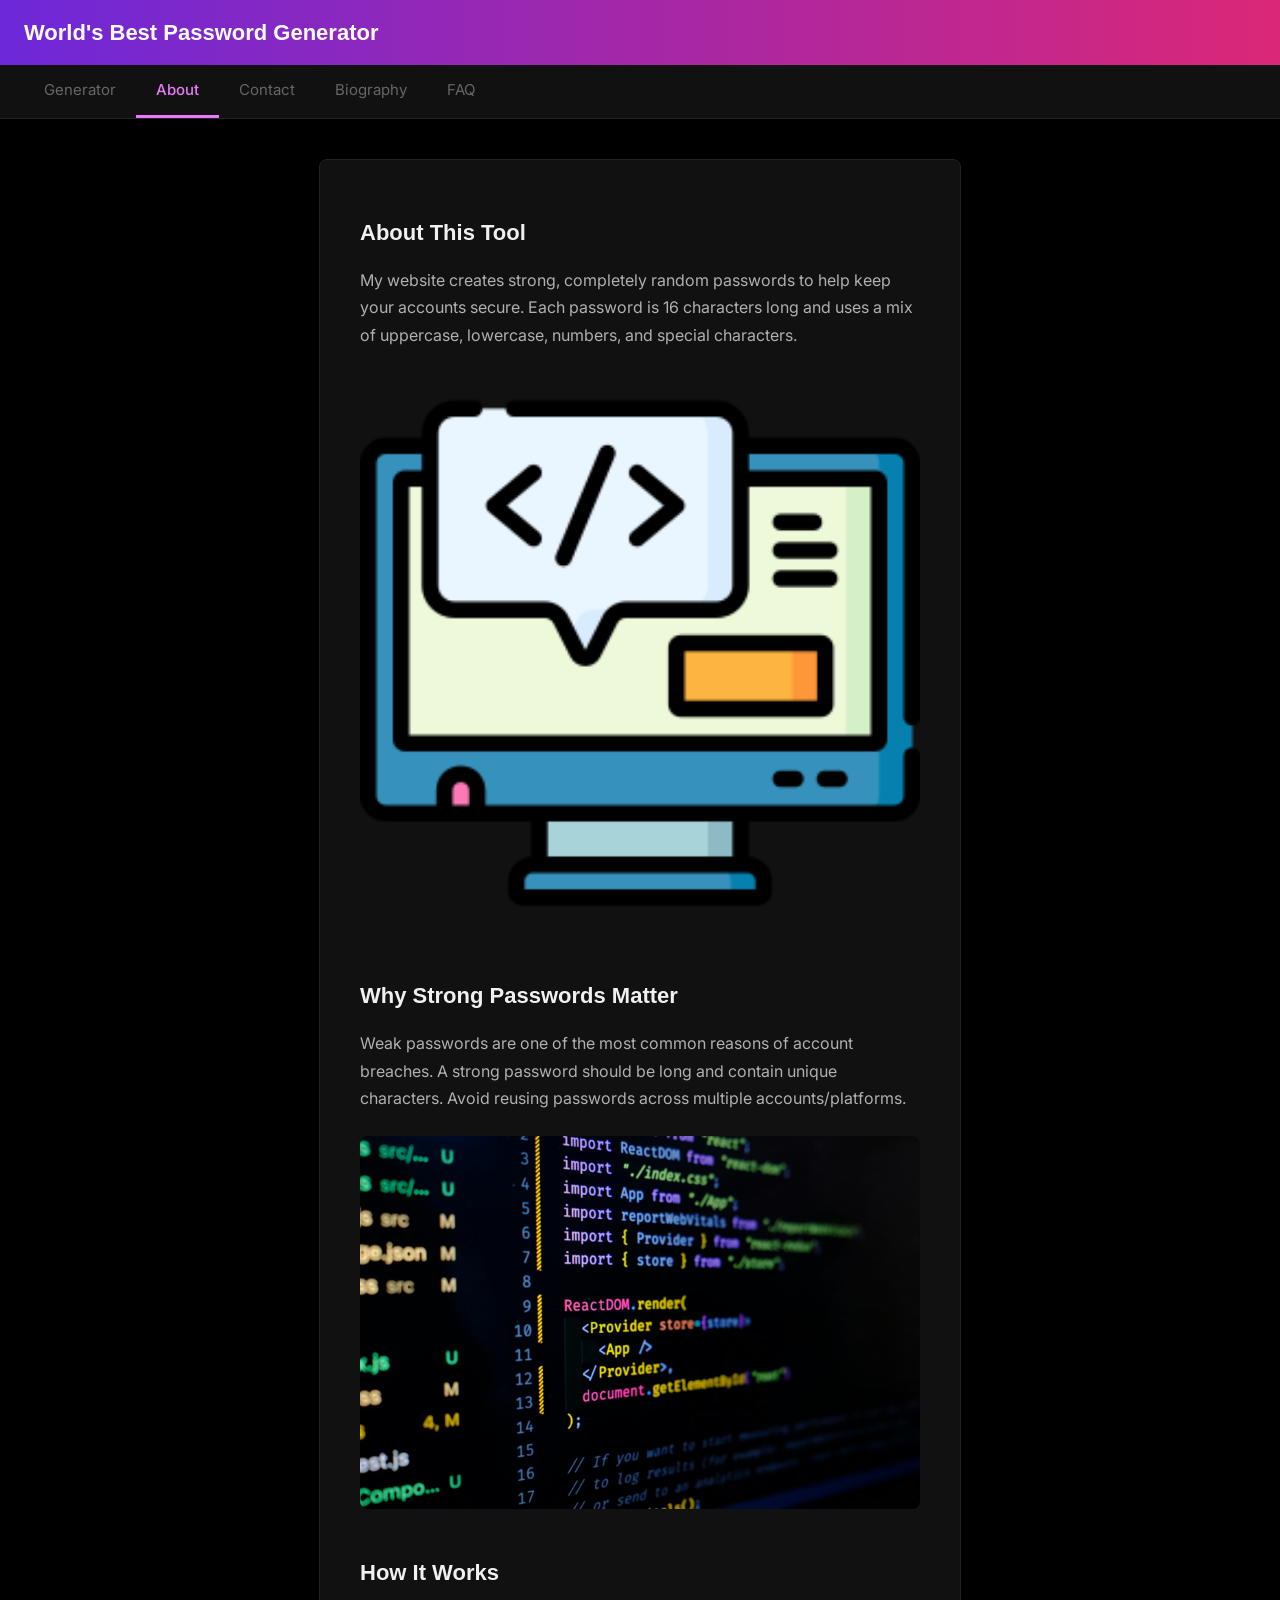
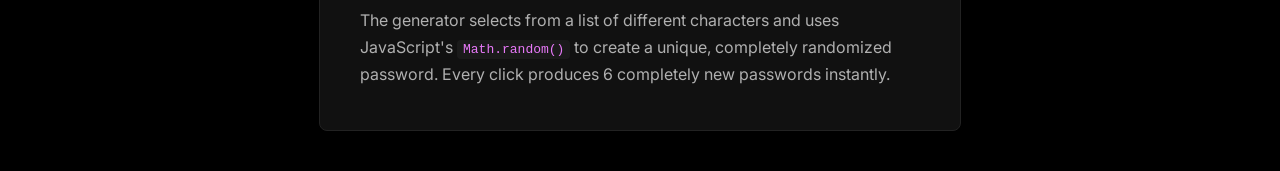
==== commit f38f6b8e: "Update image sources in about.html" ====
--- a/about.html
+++ b/about.html
@@ -35,12 +35,12 @@
             <h2 class="page-heading">About This Tool</h2>
             <p class="page-text">My website creates strong, completely random passwords to help keep your accounts secure. Each password is 16 characters long and uses a mix of uppercase, lowercase, numbers, and special characters.</p>
 
-            <img class="page-image" src="8083244.png" alt="Computer with code icon">
+            <img class="page-image" src="code-icon.png" alt="Computer with code icon">
 
             <h2 class="page-heading">Why Strong Passwords Matter</h2>
             <p class="page-text">Weak passwords are one of the most common reasons of account breaches. A strong password should be long and contain unique characters. Avoid reusing passwords across multiple accounts/platforms.</p>
 
-            <img class="page-image" src="photo-1670057037226-b3d65909424f.avif" alt="Code on a screen">
+            <img class="page-image" src="password-security.avif" alt="Code on a screen">
 
             <h2 class="page-heading">How It Works</h2>
             <p class="page-text">The generator selects from a list of different characters and uses JavaScript's <code>Math.random()</code> to create a unique, completely randomized password. Every click produces 6 completely new passwords instantly.</p>
--- a/style.css
+++ b/style.css
@@ -8,6 +8,10 @@
 #banner {
     background: linear-gradient(to right, #6d28d9, #db2777);
     padding: 14px 24px;
+}
+
+#banner a {
+    text-decoration: none;
 }
 
 #banner h1 {
